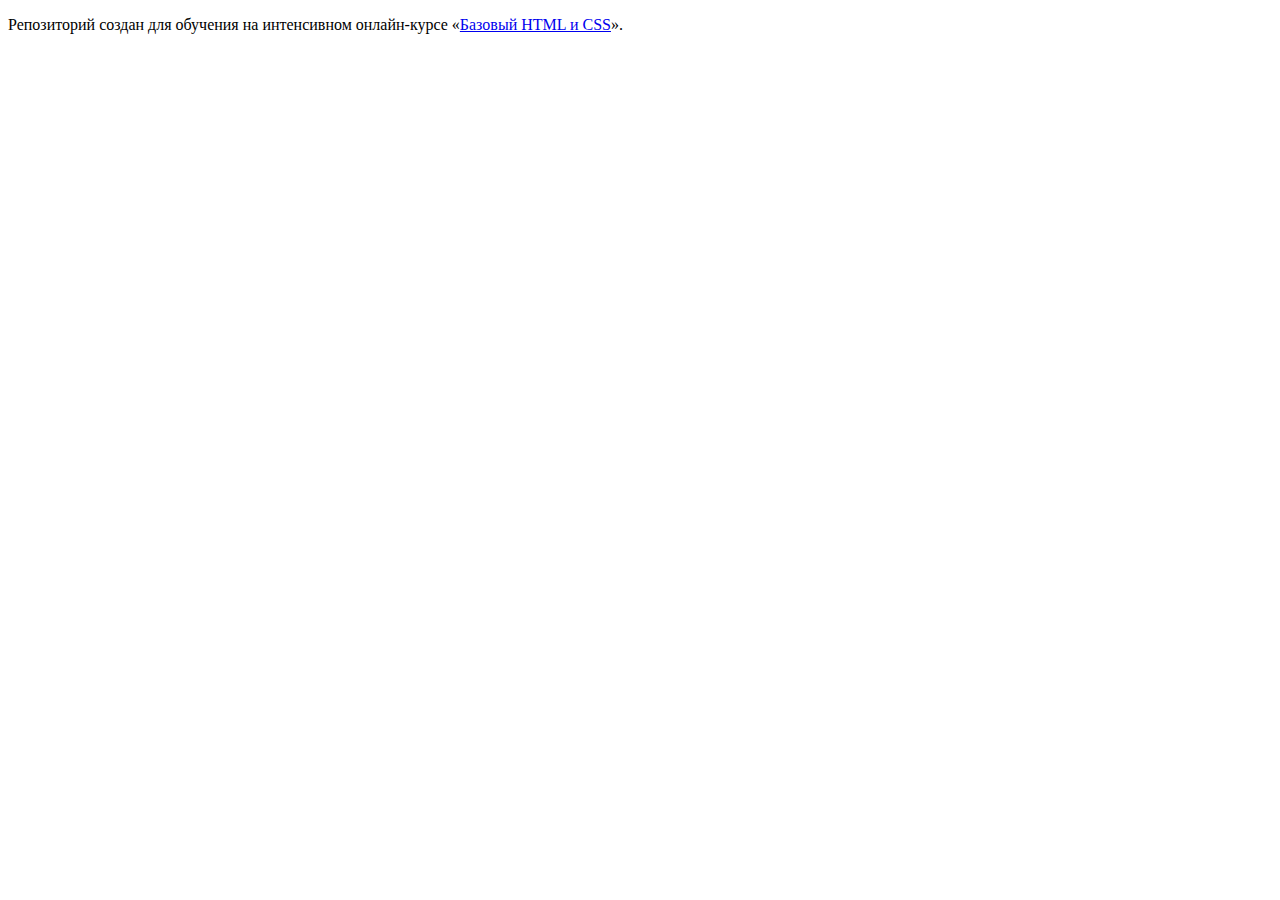
==== index.html @ eed559b5 ":hatching_chick:" ====
<!DOCTYPE html>
<html lang="ru">
  <head>
    <meta charset="utf-8">
    <title>HTML Academy: Глейси</title>
  </head>
  <body>

    <p>Репозиторий создан для обучения на интенсивном онлайн‑курсе «<a href="https://htmlacademy.ru/intensive/htmlcss">Базовый HTML и CSS</a>».</p>

  </body>
</html>
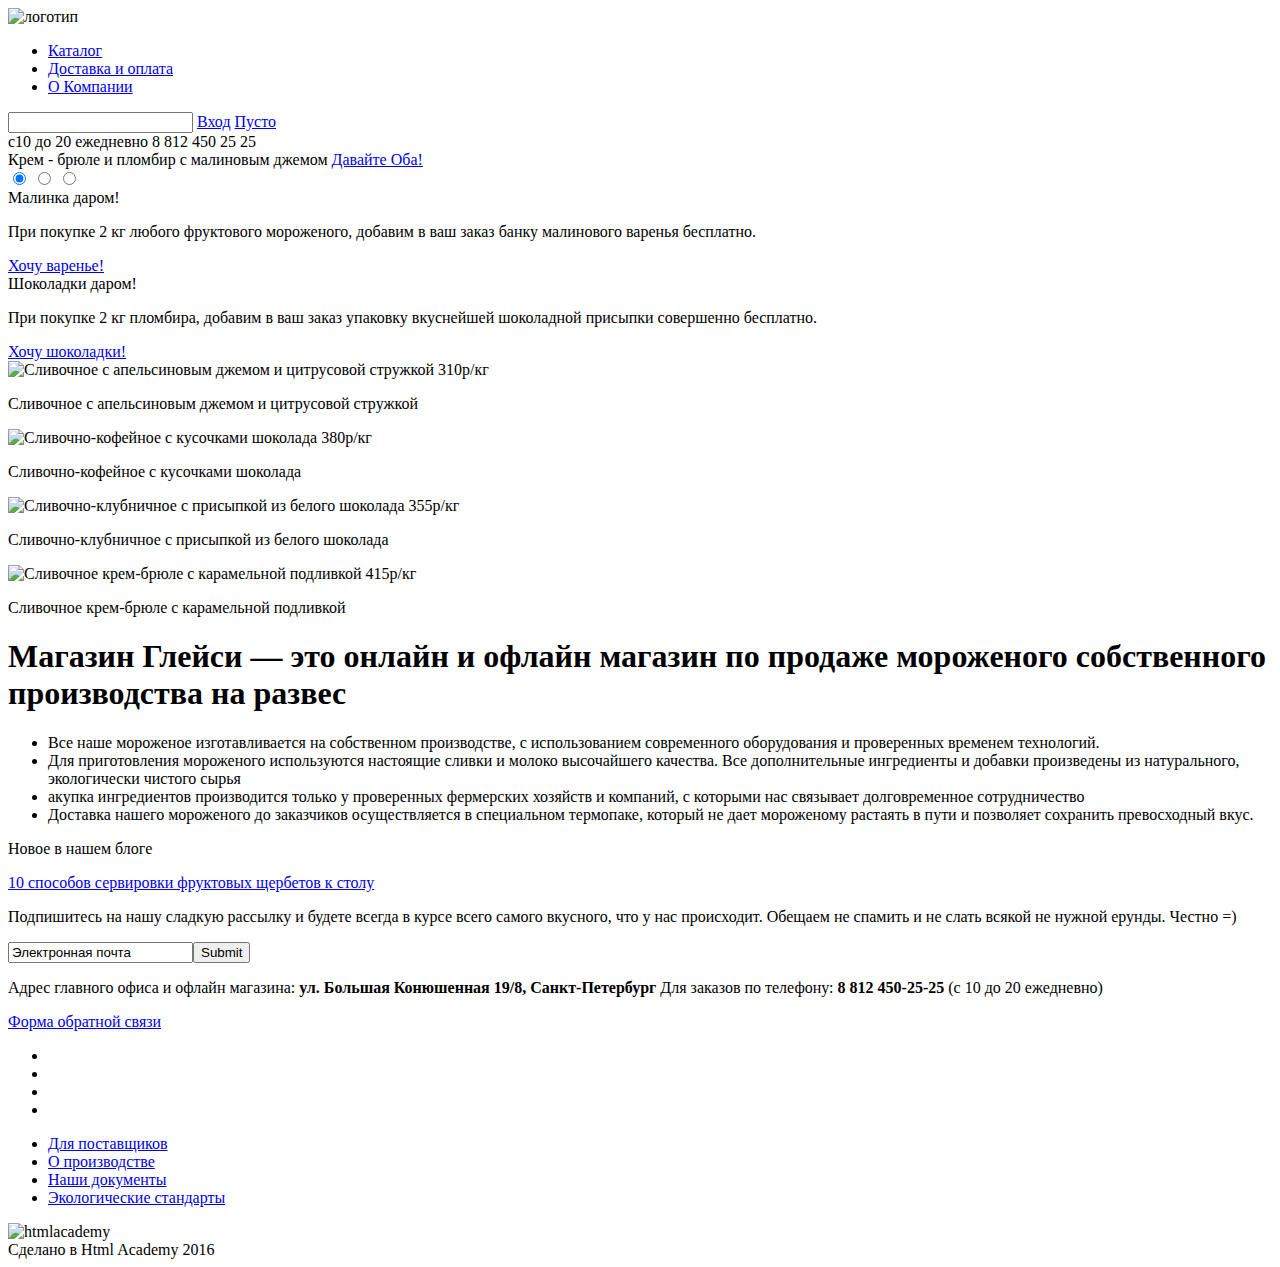
==== commit 18b44e44: "Сделал разметку" ====
--- a/index.html
+++ b/index.html
@@ -5,8 +5,156 @@
     <title>HTML Academy: Глейси</title>
   </head>
   <body>
-
-    <p>Репозиторий создан для обучения на интенсивном онлайн‑курсе «<a href="https://htmlacademy.ru/intensive/htmlcss">Базовый HTML и CSS</a>».</p>
-
+      <header>
+          <div class="wrapper">
+              <div class="header_logo">
+                  <img src="http://placehold.it/150x100" alt="логотип">
+              </div>
+              <nav>
+                  <ul>
+                      <li><a href="#">Каталог</a></li>
+                      <li><a href="#">Доставка и оплата</a></li>
+                      <li><a href="#">О Компании</a></li>
+                  </ul>
+              </nav>
+              <div class="Header_user_block">
+                  <input type="text" name="search">
+                  <a href="#" class="header_button">Вход</a>
+                  <a href="#" class="header_button">Пусто</a>
+              </div>
+              <div class="header_contact">
+                  <span class="headr_slider_time"> c10 до 20 ежедневно </span>
+                  <span class="headr_slider_phone"> 8 812 450 25 25</span>
+              </div>
+          </div>
+          <div class="header_slider">
+              
+              
+              <div class="header_slider_promo">
+                  Крем - брюле и пломбир
+                  с малиновым джемом
+                  <a href="#" class="header_slider_promo_button"> Давайте Оба!</a>
+              </div>
+              <input type="radio" name="slider_next" checked>
+              <input type="radio" name="slider_next" >
+              <input type="radio" name="slider_next" >
+          </div>
+      </header>
+      
+      <div class="content">
+          <div class="wrapper">
+              <div class="content_promo">
+                  <div class="content_promo left">
+                      <span> Малинка даром!</span>
+                      <p>
+                          При покупке 2 кг любого фруктового мороженого, добавим в ваш заказ банку малинового варенья бесплатно.
+                      </p>
+                      <a href="#" class="content_promo_button">Хочу варенье!</a>
+                  </div>
+                  
+                  <div class="content_promo right">
+                      <span> Шоколадки даром!</span>
+                      <p>
+                          При покупке 2 кг пломбира, добавим в ваш заказ упаковку вкуснейшей шоколадной присыпки совершенно бесплатно.
+                      </p>
+                      <a href="#" class="content_promo_button">Хочу шоколадки!</a>
+                  </div>  
+              </div>
+              <div class="content_catalog">
+                  <div class="content_catalog_product hit">
+                      <img src="http://placehold.it/150x100" alt="Сливочное с апельсиновым джемом и цитрусовой стружкой">
+                      <span>310р/кг</span>
+                      <p>
+                          Сливочное с апельсиновым джемом и цитрусовой стружкой
+                      </p>
+                  </div>
+                  
+                  <div class="content_catalog_product hit">
+                      <img src="http://placehold.it/150x100" alt="Сливочно-кофейное с кусочками шоколада">
+                      <span>380р/кг</span>
+                      <p>
+                         Сливочно-кофейное с кусочками шоколада
+                      </p>
+                  </div>
+                  
+                  <div class="content_catalog_product hit">
+                      <img src="http://placehold.it/150x100" alt="Сливочно-клубничное с присыпкой из белого шоколада">
+                      <span>355р/кг</span>
+                      <p>
+                         Сливочно-клубничное с присыпкой из белого шоколада
+                      </p>
+                  </div>
+                  
+                  <div class="content_catalog_product hit">
+                      <img src="http://placehold.it/150x100" alt=" Сливочное крем-брюле с карамельной подливкой">
+                      <span>415р/кг</span>
+                      <p>
+                          Сливочное крем-брюле с карамельной подливкой
+                      </p>
+                  </div>
+              </div> 
+              <div class="content_text">
+                  <h1> Магазин Глейси  — это онлайн и офлайн магазин по продаже мороженого собственного производства на развес</h1>
+                  <ul>
+                      <li>Все наше мороженое изготавливается на собственном производстве, с использованием современного оборудования и проверенных временем технологий.</li>
+                      <li> Для приготовления мороженого используются настоящие сливки и молоко высочайшего качества. Все дополнительные ингредиенты и добавки произведены из натурального, экологически чистого сырья</li>
+                      <li>акупка ингредиентов  производится только у проверенных фермерских хозяйств и компаний, с которыми нас связывает долговременное сотрудничество</li>
+                      <li>Доставка нашего мороженого до заказчиков осуществляется в специальном термопаке, который не дает мороженому растаять в пути и позволяет сохранить превосходный вкус.</li>
+                  </ul>
+              </div>
+              <div class="content_promo">
+                  <div class="content_promo left">
+                      <span class="promo_mod">Новое в нашем блоге</span>
+                      <p>
+                           <a href="#">10  способов сервировки фруктовых щербетов к столу</a>
+                      </p>
+                  </div>
+                  
+                  <div class="content_promo right">
+                      <p>
+                         Подпишитесь на нашу сладкую рассылку и будете всегда в курсе всего самого вкусного, что у нас происходит. Обещаем не спамить и не слать всякой не нужной ерунды. Честно =) 
+                      </p>
+                     <input type="text" value="Электронная почта"><input type="submit">
+                  </div>  
+              </div>
+          </div>
+      </div>
+      <div class="map_content">
+          <div class="wrapper">
+              <div class=" contact_form">
+                  <p>
+                      Адрес главного офиса и офлайн магазина:
+                      <b>ул. Большая Конюшенная 19/8, Санкт-Петербург </b>
+                      Для заказов по телефону:
+                      <b>8 812 450-25-25</b>
+                      (с 10 до 20 ежедневно)
+                  </p>
+                  <a href="#" class="contact_form_btn">Форма обратной связи</a>
+              </div>
+          </div>
+      </div>
+      <footer>
+          <div class="footer_socio">
+              <ul>
+                  <li> </li>
+                  <li> </li>
+                  <li> </li>
+                  <li> </li>
+              </ul>
+          </div>
+          <div class="footer_nav">
+              <ul>
+                  <li><a href="#">Для поставщиков</a></li>
+                  <li><a href="#">О производстве</a></li>
+                  <li><a href="#">Наши документы</a></li>
+                  <li><a href="#">Экологические стандарты</a></li>
+              </ul>
+          </div>
+          <div class="Writing">
+              <div class="footer_logo"><img src="http://placehold.it/150x100" alt="htmlacademy"></div>
+              <span>Сделано в Html Academy 2016</span>
+          </div>
+      </footer>
+      
   </body>
 </html>
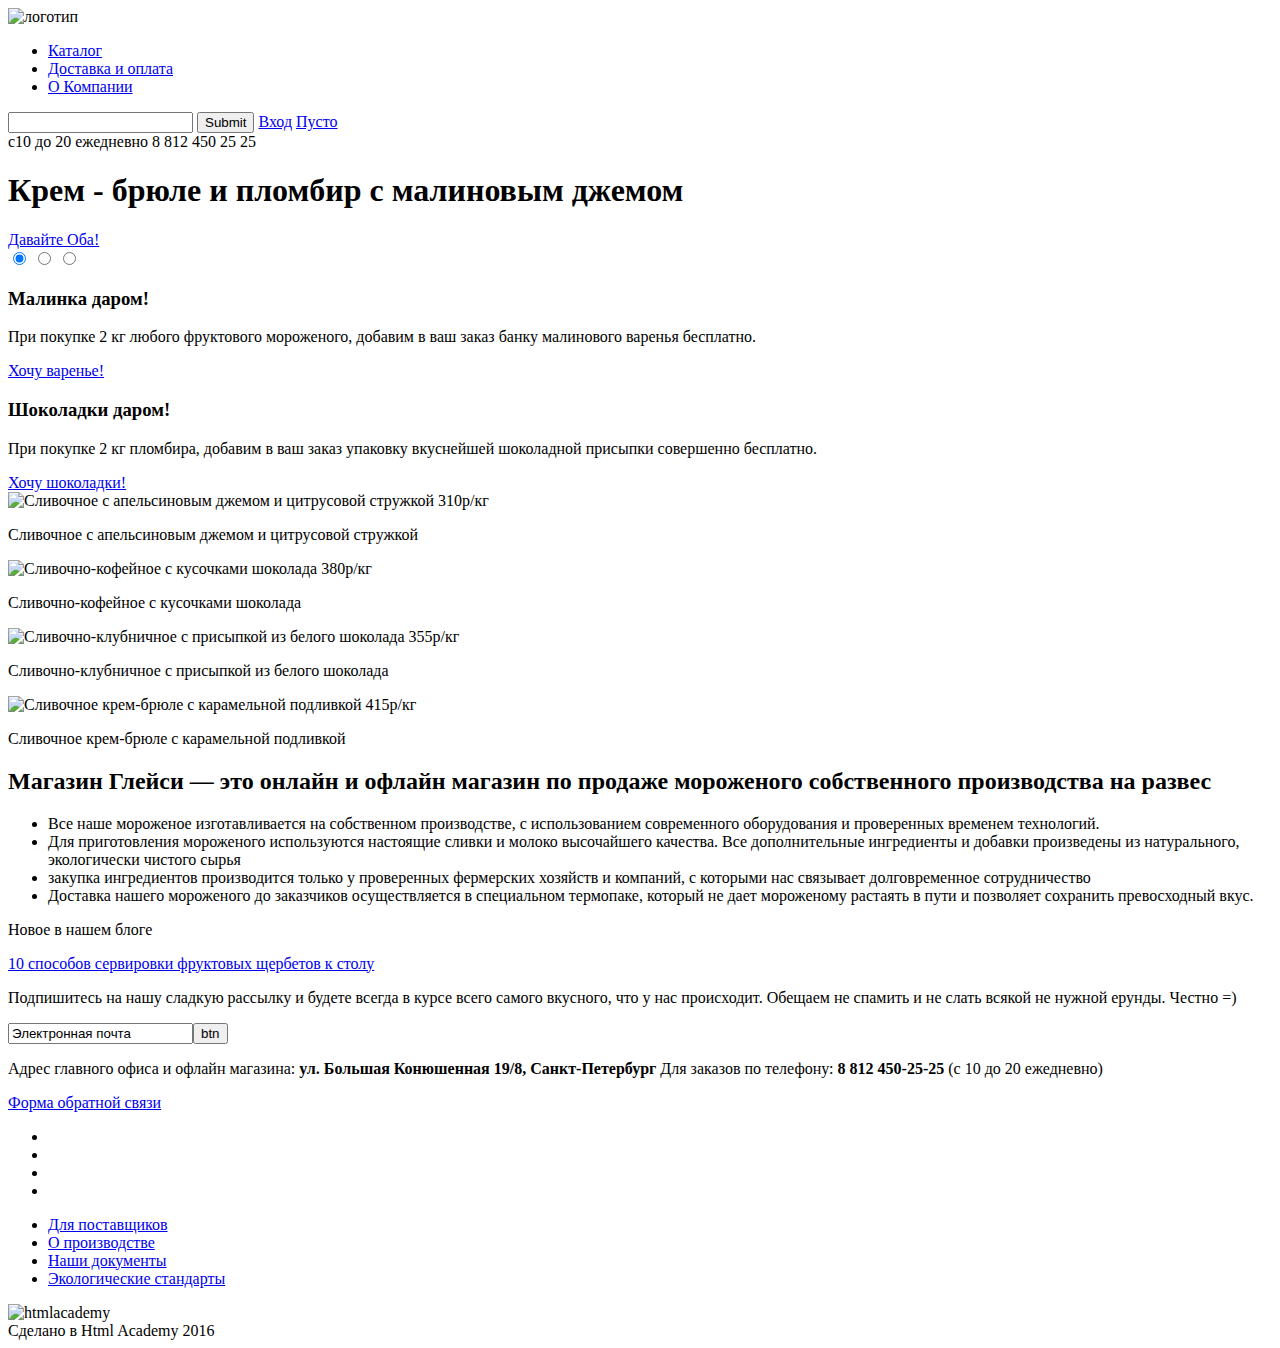
==== commit cf487f34: "мелкие правки" ====
--- a/index.html
+++ b/index.html
@@ -18,7 +18,8 @@
                   </ul>
               </nav>
               <div class="Header_user_block">
-                  <input type="text" name="search">
+                  <input type="search" name="search">
+                  <input type="submit">
                   <a href="#" class="header_button">Вход</a>
                   <a href="#" class="header_button">Пусто</a>
               </div>
@@ -31,8 +32,8 @@
               
               
               <div class="header_slider_promo">
-                  Крем - брюле и пломбир
-                  с малиновым джемом
+                  <h1>Крем - брюле и пломбир
+                  с малиновым джемом</h1>
                   <a href="#" class="header_slider_promo_button"> Давайте Оба!</a>
               </div>
               <input type="radio" name="slider_next" checked>
@@ -45,7 +46,7 @@
           <div class="wrapper">
               <div class="content_promo">
                   <div class="content_promo left">
-                      <span> Малинка даром!</span>
+                      <h3> Малинка даром!</h3>
                       <p>
                           При покупке 2 кг любого фруктового мороженого, добавим в ваш заказ банку малинового варенья бесплатно.
                       </p>
@@ -53,7 +54,7 @@
                   </div>
                   
                   <div class="content_promo right">
-                      <span> Шоколадки даром!</span>
+                      <h3> Шоколадки даром!</h3>
                       <p>
                           При покупке 2 кг пломбира, добавим в ваш заказ упаковку вкуснейшей шоколадной присыпки совершенно бесплатно.
                       </p>
@@ -94,17 +95,17 @@
                   </div>
               </div> 
               <div class="content_text">
-                  <h1> Магазин Глейси  — это онлайн и офлайн магазин по продаже мороженого собственного производства на развес</h1>
+                  <h2> Магазин Глейси  — это онлайн и офлайн магазин по продаже мороженого собственного производства на развес</h2>
                   <ul>
-                      <li>Все наше мороженое изготавливается на собственном производстве, с использованием современного оборудования и проверенных временем технологий.</li>
-                      <li> Для приготовления мороженого используются настоящие сливки и молоко высочайшего качества. Все дополнительные ингредиенты и добавки произведены из натурального, экологически чистого сырья</li>
-                      <li>акупка ингредиентов  производится только у проверенных фермерских хозяйств и компаний, с которыми нас связывает долговременное сотрудничество</li>
-                      <li>Доставка нашего мороженого до заказчиков осуществляется в специальном термопаке, который не дает мороженому растаять в пути и позволяет сохранить превосходный вкус.</li>
+                      <li class="icon_roduction">Все наше мороженое изготавливается на собственном производстве, с использованием современного оборудования и проверенных временем технологий.</li>
+                      <li class="icon_natural"> Для приготовления мороженого используются настоящие сливки и молоко высочайшего качества. Все дополнительные ингредиенты и добавки произведены из натурального, экологически чистого сырья</li>
+                      <li class="icon_purchase">закупка ингредиентов  производится только у проверенных фермерских хозяйств и компаний, с которыми нас связывает долговременное сотрудничество</li>
+                      <li class="icon_delivery">Доставка нашего мороженого до заказчиков осуществляется в специальном термопаке, который не дает мороженому растаять в пути и позволяет сохранить превосходный вкус.</li>
                   </ul>
               </div>
               <div class="content_promo">
                   <div class="content_promo left">
-                      <span class="promo_mod">Новое в нашем блоге</span>
+                      <div class="promo_mod">Новое в нашем блоге</div>
                       <p>
                            <a href="#">10  способов сервировки фруктовых щербетов к столу</a>
                       </p>
@@ -114,7 +115,7 @@
                       <p>
                          Подпишитесь на нашу сладкую рассылку и будете всегда в курсе всего самого вкусного, что у нас происходит. Обещаем не спамить и не слать всякой не нужной ерунды. Честно =) 
                       </p>
-                     <input type="text" value="Электронная почта"><input type="submit">
+                     <input type="email" value="Электронная почта"><input type="submit" value="btn">
                   </div>  
               </div>
           </div>
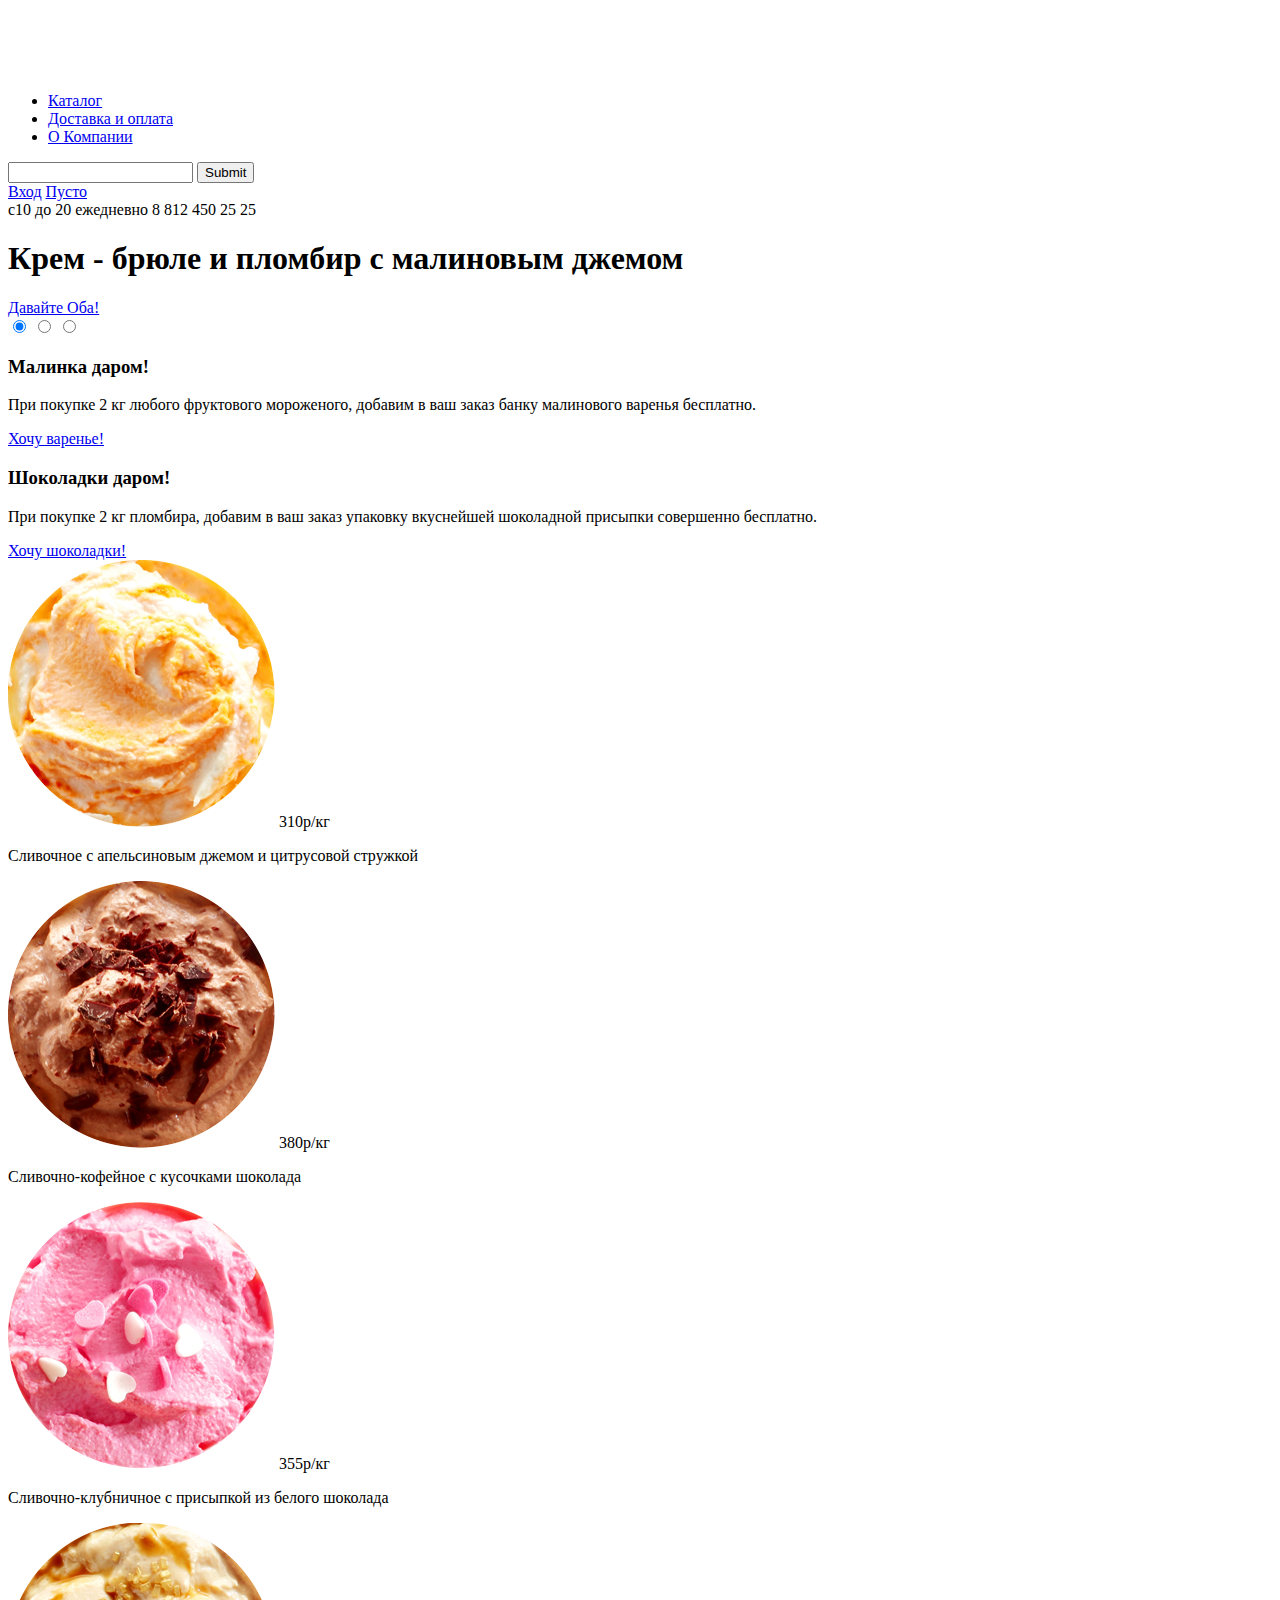
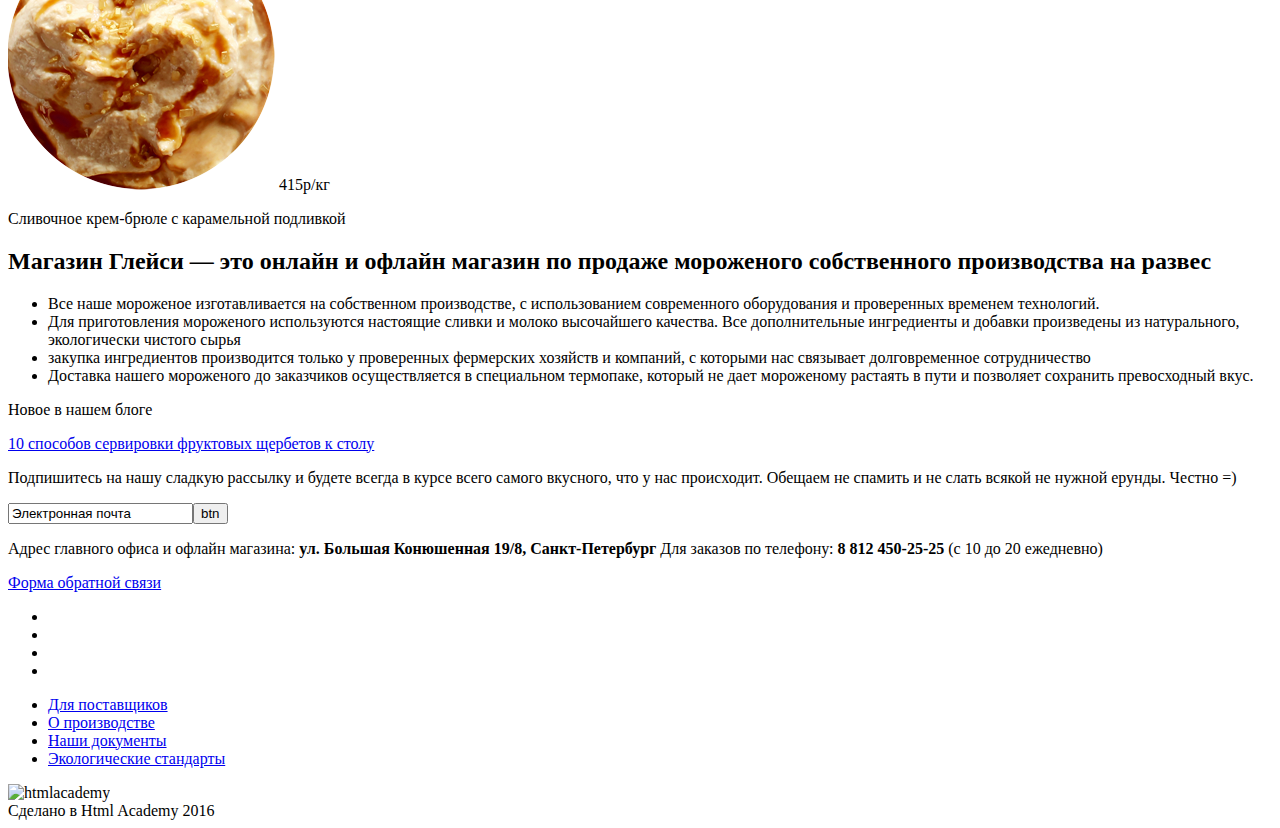
==== commit ab3ae7a1: "добавил изображения" ====
--- a/index.html
+++ b/index.html
@@ -8,7 +8,7 @@
       <header>
           <div class="wrapper">
               <div class="header_logo">
-                  <img src="http://placehold.it/150x100" alt="логотип">
+                  <img src="./img/logo.png" alt="логотип">
               </div>
               <nav>
                   <ul>
@@ -18,8 +18,10 @@
                   </ul>
               </nav>
               <div class="Header_user_block">
+                  <form>
                   <input type="search" name="search">
                   <input type="submit">
+                  </form>
                   <a href="#" class="header_button">Вход</a>
                   <a href="#" class="header_button">Пусто</a>
               </div>
@@ -63,7 +65,7 @@
               </div>
               <div class="content_catalog">
                   <div class="content_catalog_product hit">
-                      <img src="http://placehold.it/150x100" alt="Сливочное с апельсиновым джемом и цитрусовой стружкой">
+                      <img src="./img/tovar1.png" alt="Сливочное с апельсиновым джемом и цитрусовой стружкой">
                       <span>310р/кг</span>
                       <p>
                           Сливочное с апельсиновым джемом и цитрусовой стружкой
@@ -71,7 +73,7 @@
                   </div>
                   
                   <div class="content_catalog_product hit">
-                      <img src="http://placehold.it/150x100" alt="Сливочно-кофейное с кусочками шоколада">
+                      <img src="./img/tovar2.png" alt="Сливочно-кофейное с кусочками шоколада">
                       <span>380р/кг</span>
                       <p>
                          Сливочно-кофейное с кусочками шоколада
@@ -79,7 +81,7 @@
                   </div>
                   
                   <div class="content_catalog_product hit">
-                      <img src="http://placehold.it/150x100" alt="Сливочно-клубничное с присыпкой из белого шоколада">
+                      <img src="./img/tovar3.png" alt="Сливочно-клубничное с присыпкой из белого шоколада">
                       <span>355р/кг</span>
                       <p>
                          Сливочно-клубничное с присыпкой из белого шоколада
@@ -87,7 +89,7 @@
                   </div>
                   
                   <div class="content_catalog_product hit">
-                      <img src="http://placehold.it/150x100" alt=" Сливочное крем-брюле с карамельной подливкой">
+                      <img src="./img/tovar4.png" alt=" Сливочное крем-брюле с карамельной подливкой">
                       <span>415р/кг</span>
                       <p>
                           Сливочное крем-брюле с карамельной подливкой
@@ -115,7 +117,9 @@
                       <p>
                          Подпишитесь на нашу сладкую рассылку и будете всегда в курсе всего самого вкусного, что у нас происходит. Обещаем не спамить и не слать всякой не нужной ерунды. Честно =) 
                       </p>
+                      <form>
                      <input type="email" value="Электронная почта"><input type="submit" value="btn">
+                     </form>
                   </div>  
               </div>
           </div>
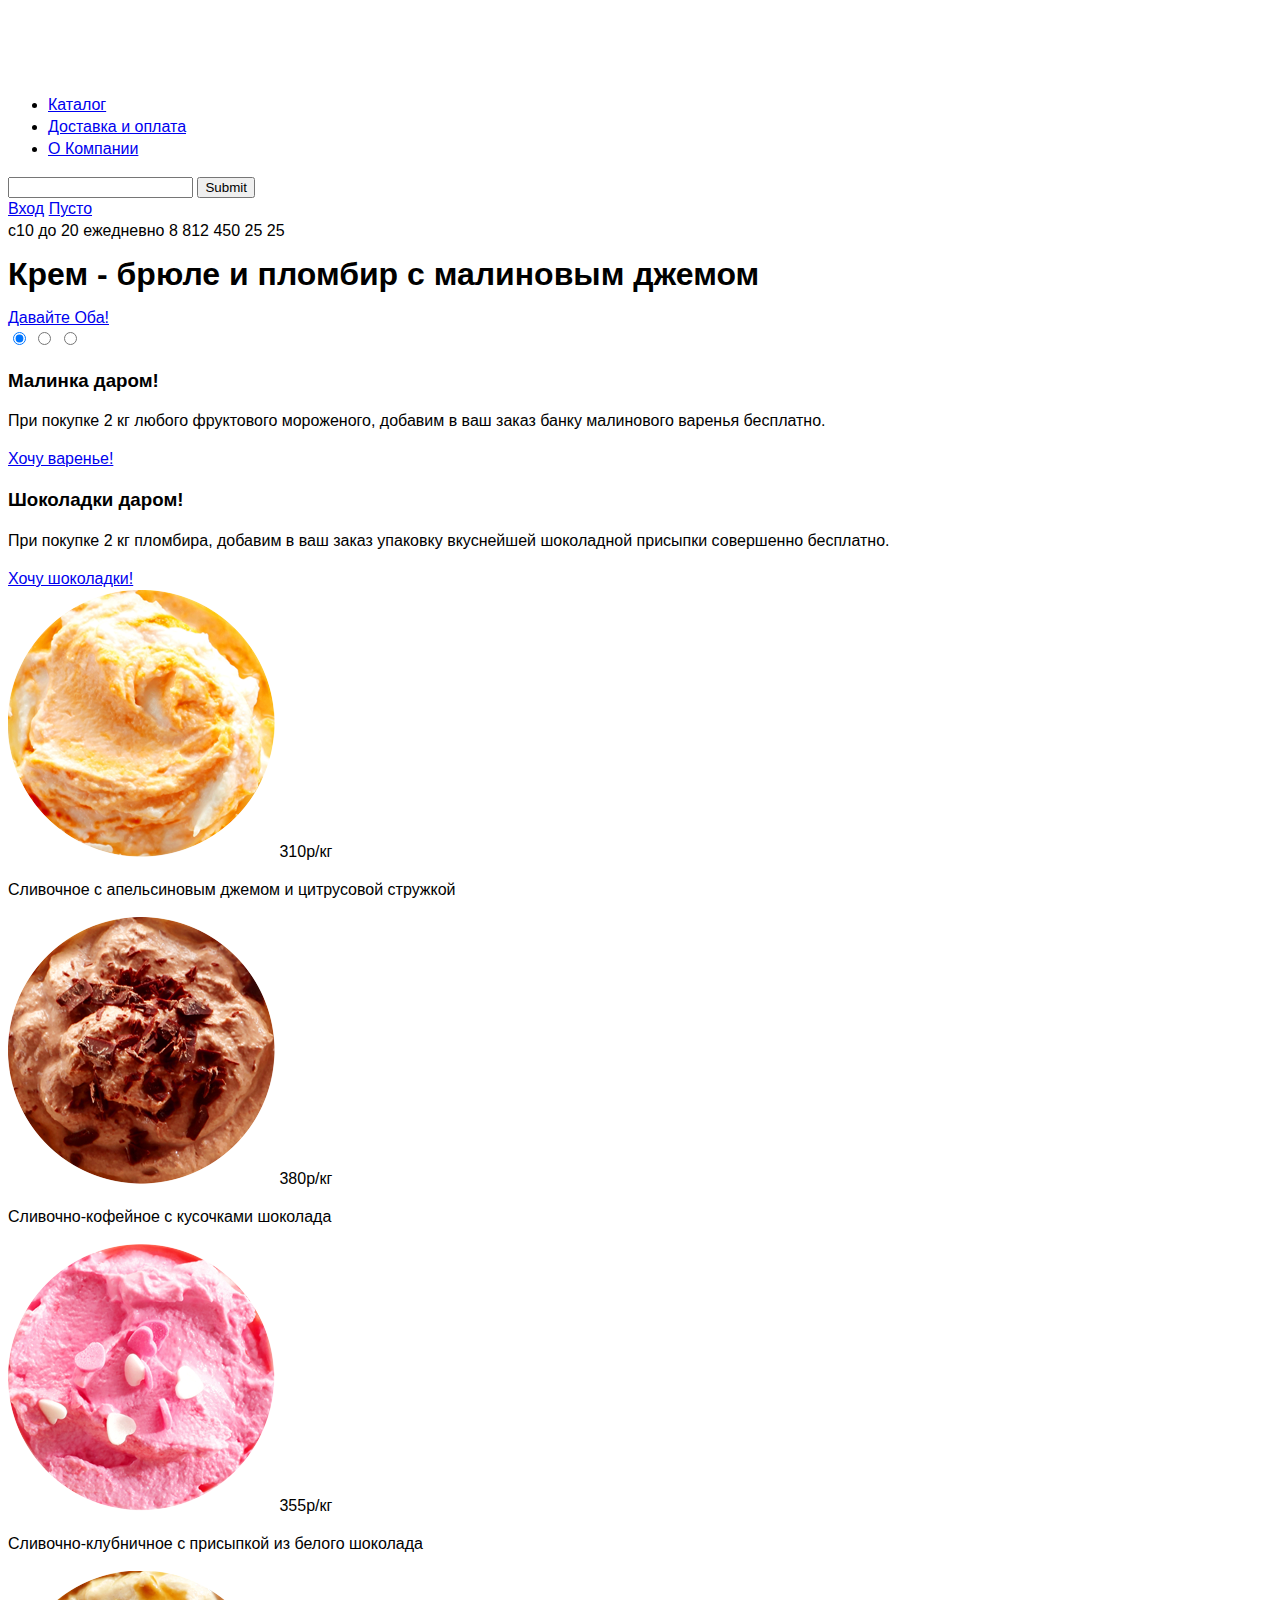
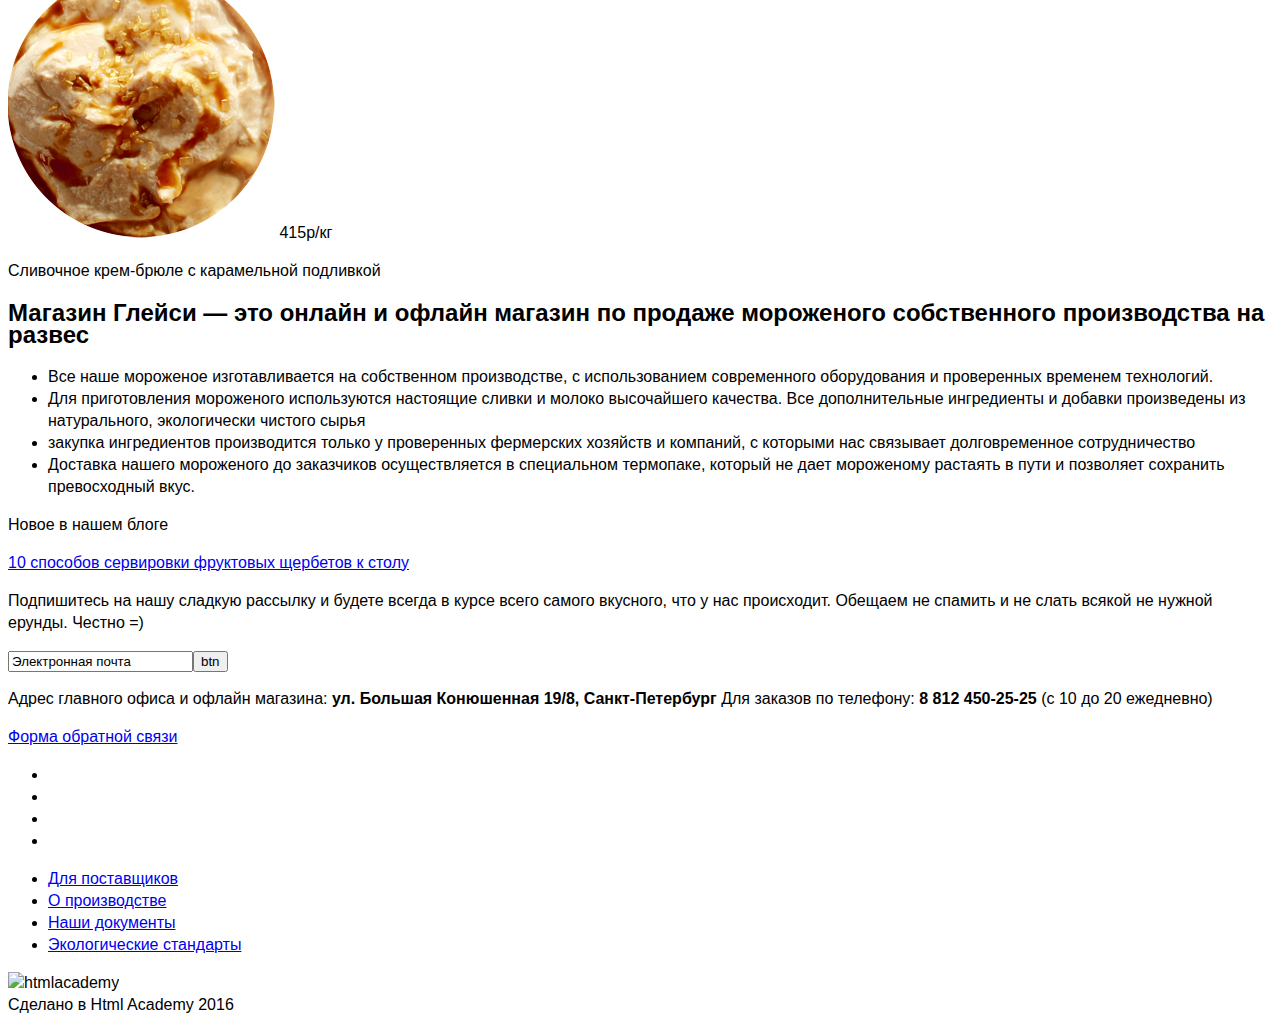
==== commit fb4fd430: "стили" ====
--- a/index.html
+++ b/index.html
@@ -3,6 +3,7 @@
   <head>
     <meta charset="utf-8">
     <title>HTML Academy: Глейси</title>
+    <link rel="stylesheet" type="text/css" href="./css/style.css"> 
   </head>
   <body>
       <header>
--- a/css/style.css
+++ b/css/style.css
@@ -0,0 +1,11 @@
+body{
+    font-size: 16px;
+    line-height: 22px;
+    color:black;
+    font-weight:normal;
+    font-family: sans-serif;
+}
+
+h1, h2{
+    font-weight: bold;
+}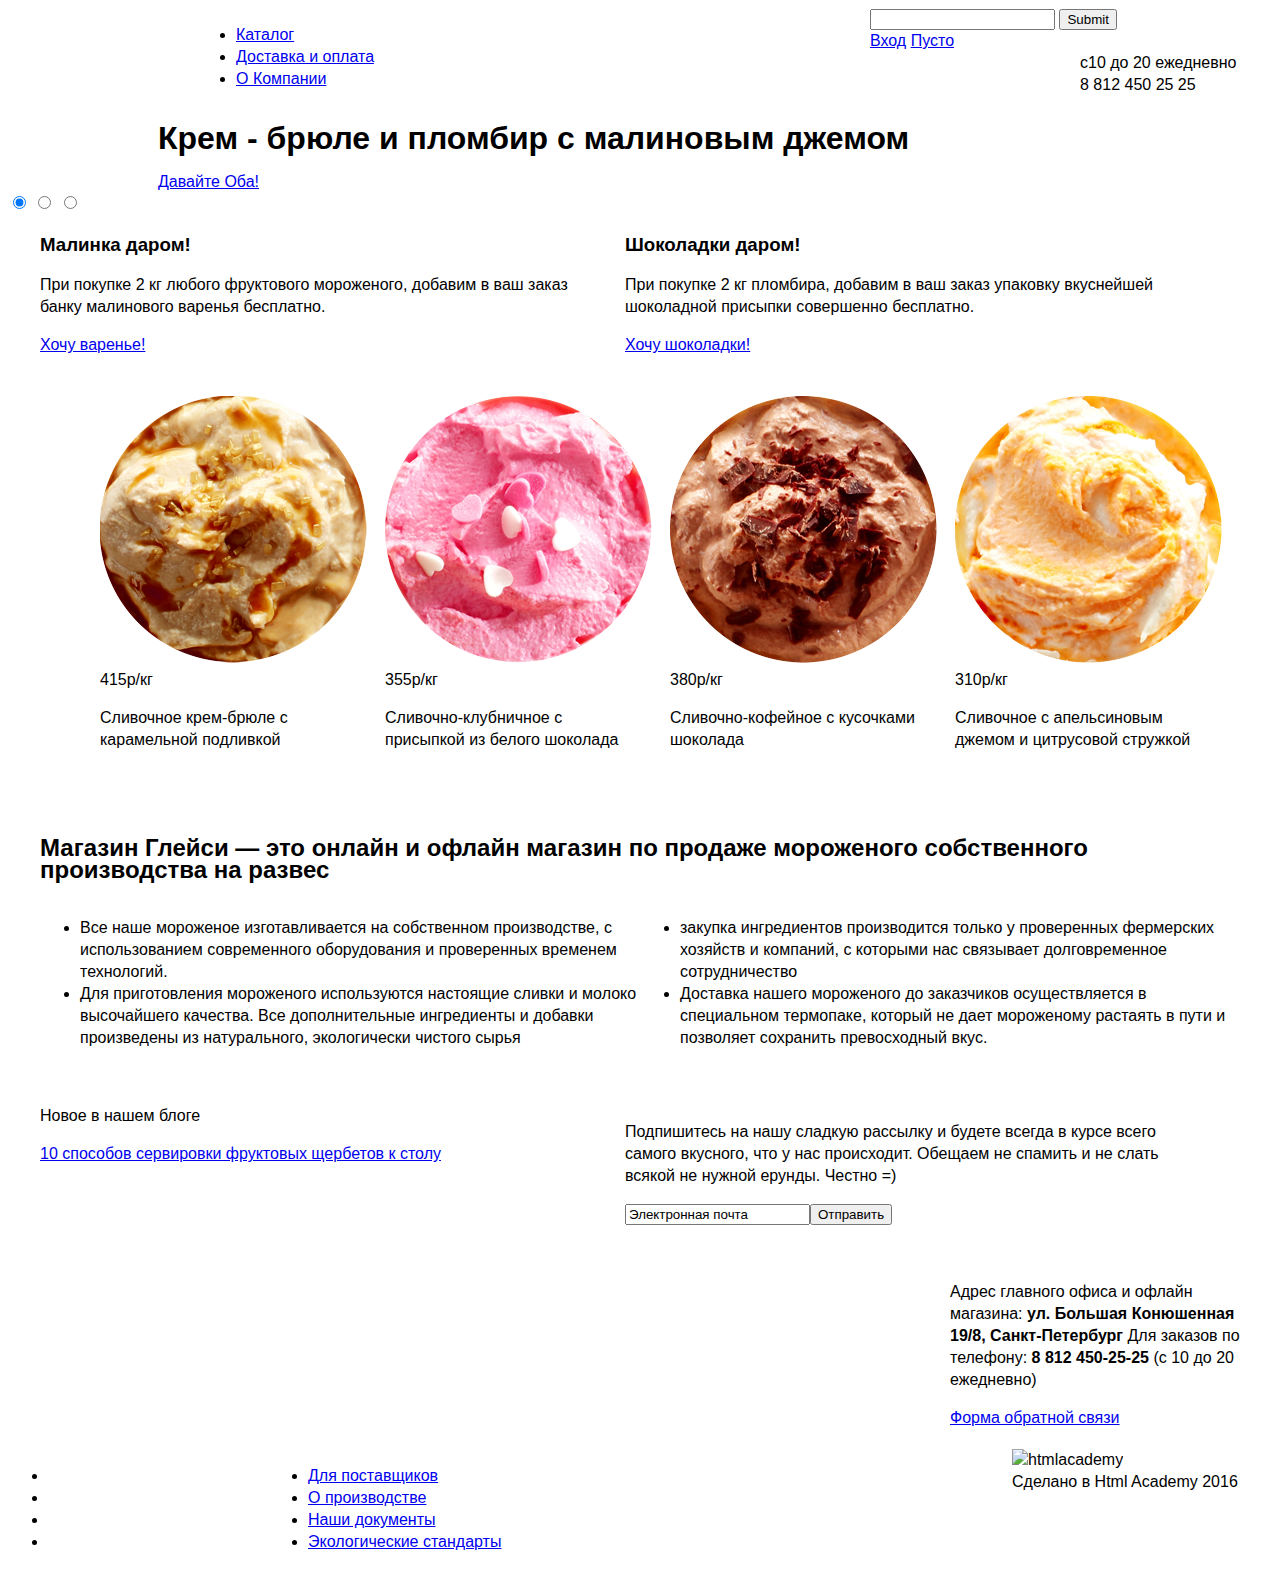
==== commit 16641900: "Разметка сетки" ====
--- a/index.html
+++ b/index.html
@@ -7,7 +7,7 @@
   </head>
   <body>
       <header>
-          <div class="wrapper">
+          <div class="wrapper clearfix">
               <div class="header_logo">
                   <img src="./img/logo.png" alt="логотип">
               </div>
@@ -18,7 +18,7 @@
                       <li><a href="#">О Компании</a></li>
                   </ul>
               </nav>
-              <div class="Header_user_block">
+              <div class="header_user_block clearfix">
                   <form>
                   <input type="search" name="search">
                   <input type="submit">
@@ -31,7 +31,7 @@
                   <span class="headr_slider_phone"> 8 812 450 25 25</span>
               </div>
           </div>
-          <div class="header_slider">
+          <div class="header_slider clearfix">
               
               
               <div class="header_slider_promo">
@@ -45,9 +45,9 @@
           </div>
       </header>
       
-      <div class="content">
+      <div class="content clearfix">
           <div class="wrapper">
-              <div class="content_promo">
+              <div class="content_promo_wrapper clearfix">
                   <div class="content_promo left">
                       <h3> Малинка даром!</h3>
                       <p>
@@ -64,7 +64,7 @@
                       <a href="#" class="content_promo_button">Хочу шоколадки!</a>
                   </div>  
               </div>
-              <div class="content_catalog">
+              <div class="content_catalog clearfix">
                   <div class="content_catalog_product hit">
                       <img src="./img/tovar1.png" alt="Сливочное с апельсиновым джемом и цитрусовой стружкой">
                       <span>310р/кг</span>
@@ -97,16 +97,18 @@
                       </p>
                   </div>
               </div> 
-              <div class="content_text">
+              <div class="content_text clearfix">
                   <h2> Магазин Глейси  — это онлайн и офлайн магазин по продаже мороженого собственного производства на развес</h2>
                   <ul>
                       <li class="icon_roduction">Все наше мороженое изготавливается на собственном производстве, с использованием современного оборудования и проверенных временем технологий.</li>
                       <li class="icon_natural"> Для приготовления мороженого используются настоящие сливки и молоко высочайшего качества. Все дополнительные ингредиенты и добавки произведены из натурального, экологически чистого сырья</li>
+                  </ul>
+                  <ul>
                       <li class="icon_purchase">закупка ингредиентов  производится только у проверенных фермерских хозяйств и компаний, с которыми нас связывает долговременное сотрудничество</li>
                       <li class="icon_delivery">Доставка нашего мороженого до заказчиков осуществляется в специальном термопаке, который не дает мороженому растаять в пути и позволяет сохранить превосходный вкус.</li>
                   </ul>
               </div>
-              <div class="content_promo">
+              <div class="content_promo_wrapper clearfix">
                   <div class="content_promo left">
                       <div class="promo_mod">Новое в нашем блоге</div>
                       <p>
@@ -119,13 +121,13 @@
                          Подпишитесь на нашу сладкую рассылку и будете всегда в курсе всего самого вкусного, что у нас происходит. Обещаем не спамить и не слать всякой не нужной ерунды. Честно =) 
                       </p>
                       <form>
-                     <input type="email" value="Электронная почта"><input type="submit" value="btn">
+                     <input type="email" value="Электронная почта"><input type="submit" value="Отправить">
                      </form>
                   </div>  
               </div>
           </div>
       </div>
-      <div class="map_content">
+      <div class="map_content clearfix">
           <div class="wrapper">
               <div class=" contact_form">
                   <p>
@@ -139,7 +141,7 @@
               </div>
           </div>
       </div>
-      <footer>
+      <footer class="clearfix">
           <div class="footer_socio">
               <ul>
                   <li> </li>
@@ -156,7 +158,7 @@
                   <li><a href="#">Экологические стандарты</a></li>
               </ul>
           </div>
-          <div class="Writing">
+          <div class="writing">
               <div class="footer_logo"><img src="http://placehold.it/150x100" alt="htmlacademy"></div>
               <span>Сделано в Html Academy 2016</span>
           </div>
--- a/css/style.css
+++ b/css/style.css
@@ -8,4 +8,100 @@
 
 h1, h2{
     font-weight: bold;
+}
+
+
+.wrapper{
+    max-width: 1200px;
+    margin:0 auto;
+}
+
+.clearfix:after{
+    content: "";
+    display: table;
+    clear: both;
+}
+.header_logo{
+    float: left;
+    width: 156px;
+    
+}
+
+nav{
+    width:670px;
+    float: left;
+}
+.header_user_block{
+    float: right;
+    width: 370px;
+}
+
+
+.header_contact{
+    width:160px;
+    float:right;
+}
+.header_slider{
+    width: 1200px;
+}
+
+.header_slider_promo{
+    width: 900px;
+    margin: 0 auto;
+}
+
+.breadcrumbs{
+    width: 1200px;
+    float: left;
+}
+
+.filter_content{
+    width: 850px;
+}
+.content_promo{
+    float:left;
+    width: 560px;
+    margin-bottom: 40px;
+    margin-right: 25px;
+    
+}
+
+.content_catalog_product{
+    width: 260px;
+    float: right;
+    margin-right:25px;
+    margin-bottom: 50px;
+}
+
+.content_text ul{
+    width: 560px;
+    float: left;
+}
+
+.content_text{
+    margin-bottom: 40px;
+}
+
+.contact_form{
+    width:290px;
+    float: right;
+}
+
+footer{
+    margin-top:20px;
+}
+.footer_socio{
+    width: 260px;
+    float: left;
+}
+
+.footer_nav{
+    width:560;
+    float:left;
+    
+}
+
+.writing{
+    width:260px;
+    float: right;
 }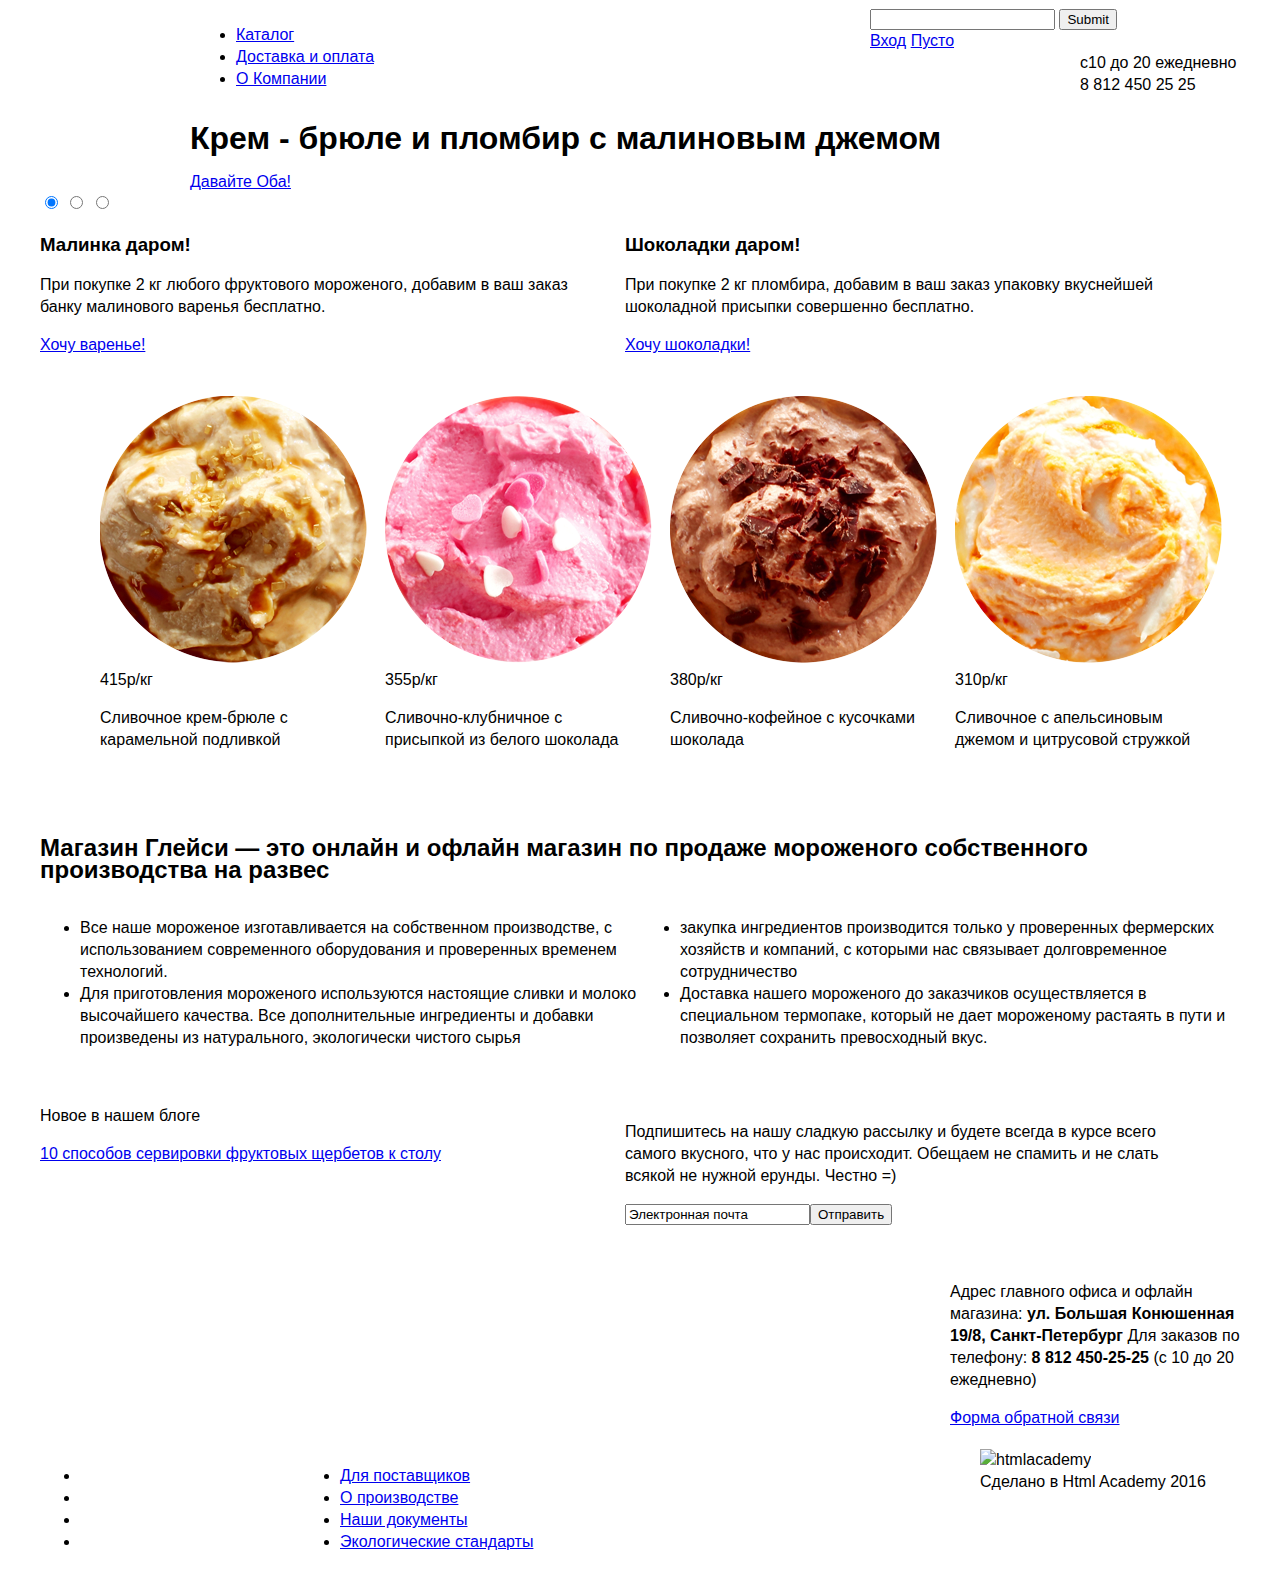
==== commit 1c1e7345: "мелкие правки" ====
--- a/index.html
+++ b/index.html
@@ -142,25 +142,27 @@
           </div>
       </div>
       <footer class="clearfix">
-          <div class="footer_socio">
-              <ul>
-                  <li> </li>
-                  <li> </li>
-                  <li> </li>
-                  <li> </li>
-              </ul>
-          </div>
-          <div class="footer_nav">
-              <ul>
-                  <li><a href="#">Для поставщиков</a></li>
-                  <li><a href="#">О производстве</a></li>
-                  <li><a href="#">Наши документы</a></li>
-                  <li><a href="#">Экологические стандарты</a></li>
-              </ul>
-          </div>
-          <div class="writing">
-              <div class="footer_logo"><img src="http://placehold.it/150x100" alt="htmlacademy"></div>
-              <span>Сделано в Html Academy 2016</span>
+         <div class="wrapper">
+              <div class="footer_socio">
+                  <ul>
+                      <li> </li>
+                      <li> </li>
+                      <li> </li>
+                      <li> </li>
+                  </ul>
+              </div>
+              <div class="footer_nav">
+                  <ul>
+                      <li><a href="#">Для поставщиков</a></li>
+                      <li><a href="#">О производстве</a></li>
+                      <li><a href="#">Наши документы</a></li>
+                      <li><a href="#">Экологические стандарты</a></li>
+                  </ul>
+              </div>
+              <div class="writing">
+                  <div class="footer_logo"><img src="http://placehold.it/150x100" alt="htmlacademy"></div>
+                  <span>Сделано в Html Academy 2016</span>
+              </div>
           </div>
       </footer>
       
--- a/css/style.css
+++ b/css/style.css
@@ -12,7 +12,8 @@
 
 
 .wrapper{
-    max-width: 1200px;
+    width: 1200px;
+    min-width: 1200px;
     margin:0 auto;
 }
 
@@ -42,7 +43,9 @@
     float:right;
 }
 .header_slider{
-    width: 1200px;
+    max-width: 1200px;
+    min-width: 1200px;
+    margin:0 auto;
 }
 
 .header_slider_promo{
@@ -66,6 +69,11 @@
     
 }
 
+
+.content_catalog {
+    max-width: 1200px;
+    
+}
 .content_catalog_product{
     width: 260px;
     float: right;
@@ -73,6 +81,9 @@
     margin-bottom: 50px;
 }
 
+.content_catalog_product:last-child{
+    margin-left:0px;
+}
 .content_text ul{
     width: 560px;
     float: left;
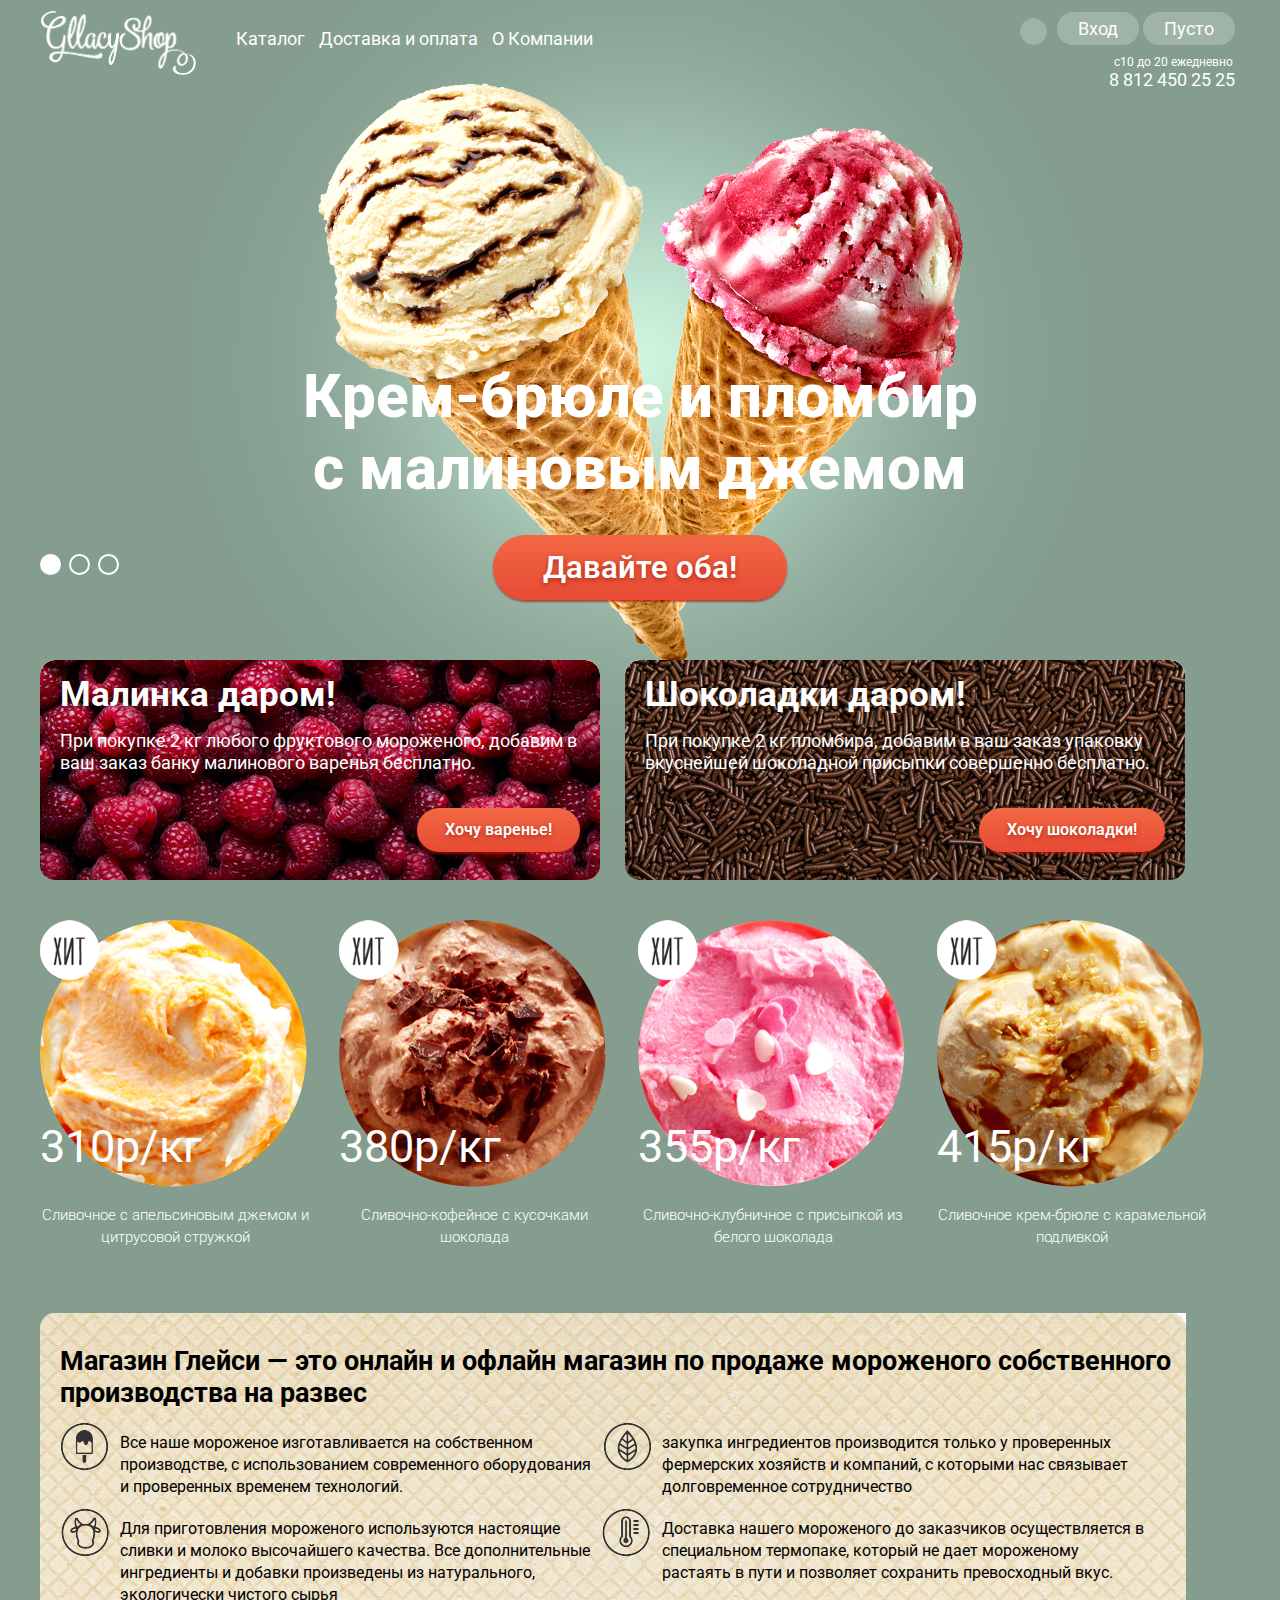
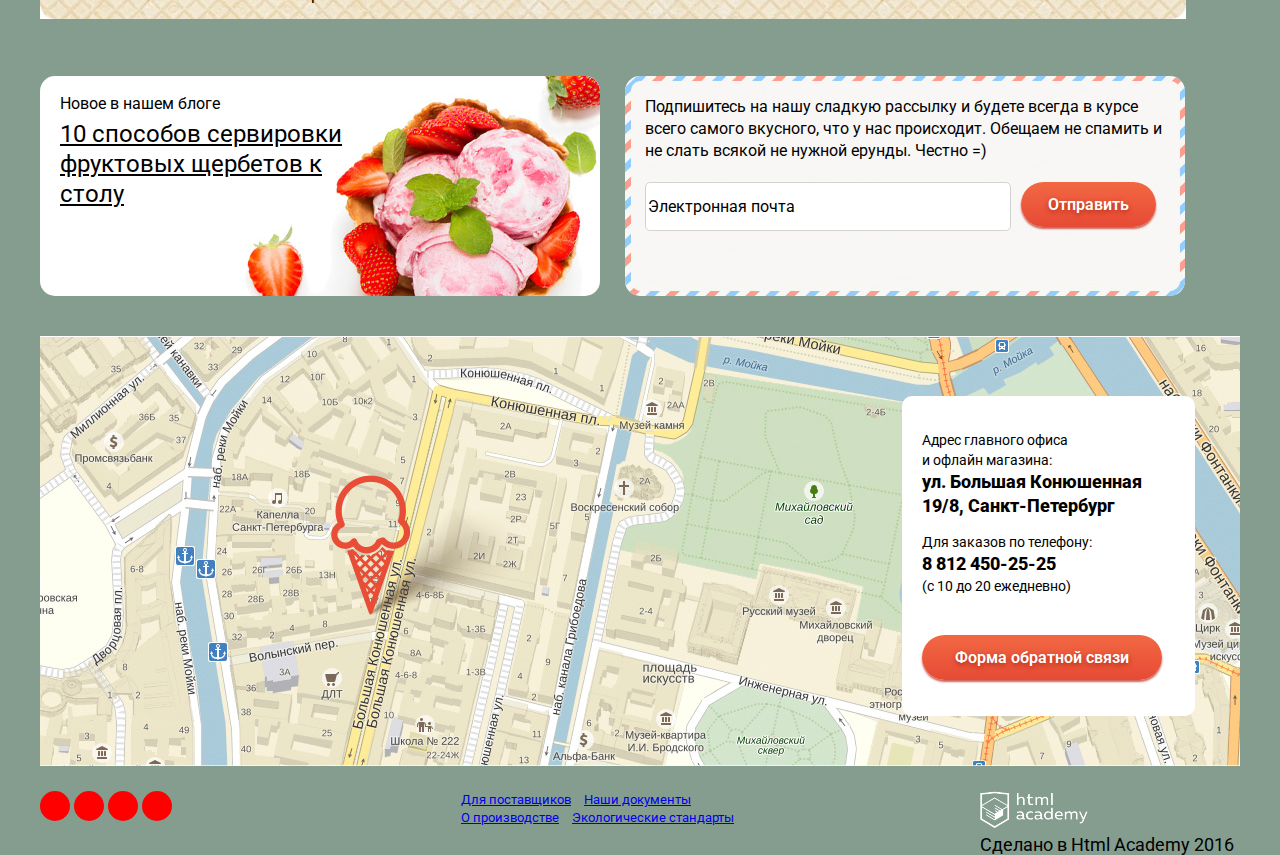
==== commit ee9664a8: "Разметка декоративных элементов" ====
--- a/index.html
+++ b/index.html
@@ -3,26 +3,34 @@
   <head>
     <meta charset="utf-8">
     <title>HTML Academy: Глейси</title>
-    <link rel="stylesheet" type="text/css" href="./css/style.css"> 
+    <link rel="stylesheet" type="text/css" href="./css/normalize.css">
+    <link rel="stylesheet" type="text/css" href="./css/style.css">
+    <link href="https://fonts.googleapis.com/css?family=Roboto:700,900,500&subset=latin,cyrillic" rel="stylesheet" type="text/css"> 
   </head>
-  <body>
+<body>
+<input type="radio" id="btn-1" name="toggle" checked>
+<input type="radio" id="btn-2" name="toggle">
+<input type="radio" id="btn-3" name="toggle">
+<div class="site-wrapper">
+    <div class="content-wrapper">
       <header>
           <div class="wrapper clearfix">
-              <div class="header_logo">
-                  <img src="./img/logo.png" alt="логотип">
-              </div>
-              <nav>
+                  <img class="header_logo" src="./img/logo.png" alt="логотип">
+              <nav class="header_nav">
                   <ul>
-                      <li><a href="#">Каталог</a></li>
+                      <li><a href="catalog.html">Каталог</a></li>
                       <li><a href="#">Доставка и оплата</a></li>
                       <li><a href="#">О Компании</a></li>
                   </ul>
               </nav>
               <div class="header_user_block clearfix">
-                  <form>
+                 <a class="btn_mod_search">
+                 </a>  
+                  <form  class="search" action="" method="get">
                   <input type="search" name="search">
                   <input type="submit">
                   </form>
+                 
                   <a href="#" class="header_button">Вход</a>
                   <a href="#" class="header_button">Пусто</a>
               </div>
@@ -31,37 +39,44 @@
                   <span class="headr_slider_phone"> 8 812 450 25 25</span>
               </div>
           </div>
-          <div class="header_slider clearfix">
-              
-              
-              <div class="header_slider_promo">
-                  <h1>Крем - брюле и пломбир
-                  с малиновым джемом</h1>
-                  <a href="#" class="header_slider_promo_button"> Давайте Оба!</a>
+              <div class="slider">
+                  <div class="slide" id="slide1">
+                    <div class="slide-title">Крем-брюле и пломбир с малиновым джемом</div>
+                    <a class="slide-btn" href="#">Давайте оба!</a>
+                  </div>
+                  <div class="slide" id="slide2">
+                    <div class="slide-title">Шоколадный пломбир и лимонный сорбет</div>
+                    <a class="slide-btn" href="#">Давайте оба!</a>
+                  </div>
+                  <div class="slide" id="slide3">
+                    <div class="slide-title">Пломбир с помадкой и клубничный щербет</div>
+                    <a class="slide-btn" href="#">Давайте оба!</a>
+                  </div>
+                  <div class="slider-controls">
+                    <label for="btn-1"></label>
+                    <label for="btn-2"></label>
+                    <label for="btn-3"></label>
+                  </div>
               </div>
-              <input type="radio" name="slider_next" checked>
-              <input type="radio" name="slider_next" >
-              <input type="radio" name="slider_next" >
-          </div>
       </header>
       
-      <div class="content clearfix">
+      <div class="content">
           <div class="wrapper">
               <div class="content_promo_wrapper clearfix">
-                  <div class="content_promo left">
+                  <div class="content_promo img_left">
                       <h3> Малинка даром!</h3>
                       <p>
                           При покупке 2 кг любого фруктового мороженого, добавим в ваш заказ банку малинового варенья бесплатно.
                       </p>
-                      <a href="#" class="content_promo_button">Хочу варенье!</a>
+                      <a href="#" class=" btn btn_promo_mod">Хочу варенье!</a>
                   </div>
                   
-                  <div class="content_promo right">
+                  <div class="content_promo img_right">
                       <h3> Шоколадки даром!</h3>
                       <p>
                           При покупке 2 кг пломбира, добавим в ваш заказ упаковку вкуснейшей шоколадной присыпки совершенно бесплатно.
                       </p>
-                      <a href="#" class="content_promo_button">Хочу шоколадки!</a>
+                      <a href="#" class=" btn btn_promo_mod">Хочу шоколадки!</a>
                   </div>  
               </div>
               <div class="content_catalog clearfix">
@@ -97,74 +112,84 @@
                       </p>
                   </div>
               </div> 
-              <div class="content_text clearfix">
+              <div class="content_text">
                   <h2> Магазин Глейси  — это онлайн и офлайн магазин по продаже мороженого собственного производства на развес</h2>
-                  <ul>
+                  <ul class="icon clearfix">
                       <li class="icon_roduction">Все наше мороженое изготавливается на собственном производстве, с использованием современного оборудования и проверенных временем технологий.</li>
-                      <li class="icon_natural"> Для приготовления мороженого используются настоящие сливки и молоко высочайшего качества. Все дополнительные ингредиенты и добавки произведены из натурального, экологически чистого сырья</li>
-                  </ul>
-                  <ul>
-                      <li class="icon_purchase">закупка ингредиентов  производится только у проверенных фермерских хозяйств и компаний, с которыми нас связывает долговременное сотрудничество</li>
+                      <li class="icon_natural">закупка ингредиентов  производится только у проверенных фермерских хозяйств и компаний, с которыми нас связывает долговременное сотрудничество</li>
+                      <li class="icon_purchase"> Для приготовления мороженого используются настоящие сливки и молоко высочайшего качества. Все дополнительные ингредиенты и добавки произведены из натурального, экологически чистого сырья</li>
                       <li class="icon_delivery">Доставка нашего мороженого до заказчиков осуществляется в специальном термопаке, который не дает мороженому растаять в пути и позволяет сохранить превосходный вкус.</li>
                   </ul>
               </div>
               <div class="content_promo_wrapper clearfix">
                   <div class="content_promo left">
-                      <div class="promo_mod">Новое в нашем блоге</div>
-                      <p>
-                           <a href="#">10  способов сервировки фруктовых щербетов к столу</a>
-                      </p>
+                     <div class="content_promo_text">
+                          <a href="#" class="promo_mod">Новое в нашем блоге</a>
+                          <p>
+                               <a href="#">10  способов сервировки фруктовых щербетов к столу</a>
+                          </p>
+                      </div>
                   </div>
                   
                   <div class="content_promo right">
-                      <p>
-                         Подпишитесь на нашу сладкую рассылку и будете всегда в курсе всего самого вкусного, что у нас происходит. Обещаем не спамить и не слать всякой не нужной ерунды. Честно =) 
-                      </p>
-                      <form>
-                     <input type="email" value="Электронная почта"><input type="submit" value="Отправить">
-                     </form>
+                     <div class="content_promo_mail">
+                          <p>
+                             Подпишитесь на нашу сладкую рассылку и будете всегда в курсе всего самого вкусного, что у нас происходит. Обещаем не спамить и не слать всякой не нужной ерунды. Честно =) 
+                          </p>
+                          <form>
+                         <input type="email" value="Электронная почта"><input class="btn" type="submit" value="Отправить">
+                         </form>
+                      </div>
                   </div>  
               </div>
           </div>
       </div>
-      <div class="map_content clearfix">
-          <div class="wrapper">
+      <div class="map_content">
+          <div class="wrapper clearfix">
               <div class=" contact_form">
                   <p>
-                      Адрес главного офиса и офлайн магазина:
-                      <b>ул. Большая Конюшенная 19/8, Санкт-Петербург </b>
-                      Для заказов по телефону:
-                      <b>8 812 450-25-25</b>
+                      Адрес главного офиса<br> и офлайн магазина:<br>
+                      <b>ул. Большая Конюшенная<br> 19/8, Санкт-Петербург<br> </b></p>
+                     <p> Для заказов по телефону:<br>
+                      <b>8 812 450-25-25<br></b>
                       (с 10 до 20 ежедневно)
                   </p>
-                  <a href="#" class="contact_form_btn">Форма обратной связи</a>
+                  <a class="btn" href="#" class="contact_form_btn">Форма обратной связи</a>
               </div>
           </div>
       </div>
-      <footer class="clearfix">
-         <div class="wrapper">
+      <footer>
+         <div class="wrapper clearfix">
               <div class="footer_socio">
-                  <ul>
-                      <li> </li>
-                      <li> </li>
-                      <li> </li>
-                      <li> </li>
-                  </ul>
+                 
+                     <a href="#"></a> 
+                     <a href="#"></a>
+                     <a href="#"></a>
+                     <a href="#"></a>
+                  
+                  <!--<ul>
+                      <li><a href="#">twitter</a> </li>
+                      <li><a href="#">instagram</a></li>
+                      <li><a href="#">facebook</a></li>
+                      <li><a href="#">В контакте</a></li>
+                  </ul>-->
               </div>
               <div class="footer_nav">
                   <ul>
                       <li><a href="#">Для поставщиков</a></li>
+                      <li><a href="#">Наши документы</a></li>
                       <li><a href="#">О производстве</a></li>
-                      <li><a href="#">Наши документы</a></li>
                       <li><a href="#">Экологические стандарты</a></li>
+                      
                   </ul>
               </div>
               <div class="writing">
-                  <div class="footer_logo"><img src="http://placehold.it/150x100" alt="htmlacademy"></div>
+                  <div class="footer_logo"><img src="./img/writing.png" alt="htmlacademy"></div>
                   <span>Сделано в Html Academy 2016</span>
               </div>
           </div>
       </footer>
-      
-  </body>
+    </div>
+</div>     
+</body>
 </html>
--- a/css/style.css
+++ b/css/style.css
@@ -1,20 +1,27 @@
 body{
-    font-size: 16px;
-    line-height: 22px;
-    color:black;
-    font-weight:normal;
-    font-family: sans-serif;
+    font-size: 18px;
+    line-height: 1.2;
+    font-family: "Roboto", "Arial", sans-serif;
+    margin-top: 0;
+    background-color: #849d8f;
+}
+
+/*body div{
+    border: 1px solid red;
+}*/
+
+body > input[type="radio"] {
+  display: none;
 }
 
 h1, h2{
     font-weight: bold;
 }
-
 
 .wrapper{
     width: 1200px;
     min-width: 1200px;
-    margin:0 auto;
+    margin: 0 auto;
 }
 
 .clearfix:after{
@@ -22,97 +29,648 @@
     display: table;
     clear: both;
 }
+
+.btn{
+  display: inline-block;
+  padding: 12px 50px;
+
+  font-weight: 600;
+  font-size: 16px;
+  line-height: 20px;
+  vertical-align: top;
+  color: #ffffff;
+  text-decoration: none;
+  text-shadow: 0 2px 5px rgba(160, 32, 11, 0.76);
+
+  background: #f26843;
+  background:    -moz-linear-gradient(top, #f26843 0%, #e74a35 100%);
+  background: -webkit-linear-gradient(top, #f26843 0%, #e74a35 100%);
+  background:         linear-gradient(to bottom, #f26843 0%, #e74a35 100%);
+  border-radius: 100px;
+  box-shadow: 0 2px 2px rgba(172, 16, 0, 0.64);
+}
+
+
+
+header{
+    color: white;
+    padding-top: 10px;
+}
+header a {
+    color: white;
+    text-decoration: none;
+}
 .header_logo{
     float: left;
-    width: 156px;
-    
-}
-
-nav{
-    width:670px;
-    float: left;
-}
+    width: 156px;   
+}
+
+.header_nav{
+    width: 670px;
+    float: left;
+}
+
+.header_nav li{
+    display: inline-block;
+    margin: 0px;
+    padding: 0px;
+    margin-right: 10px;
+}
+
 .header_user_block{
+    margin-top: 8px;
     float: right;
-    width: 370px;
-}
-
+    width: 220px;
+}
+
+.btn_mod_search{
+    float: left;
+    width: 25px;
+    height: 25px;
+    margin-right: 10px;
+    background: #9fb3a8;
+    border: 1px solid #9fb3a8;
+    border-radius: 50%;
+}
+
+.search{
+    display: none;
+}
+
+.header_button{
+    border: 1px solid #9fb3a8;
+    border-radius: 50px 50px 50px 50px;
+    padding: 5px 20px;
+    background: #9fb3a8;
+}
 
 .header_contact{
-    width:160px;
-    float:right;
-}
-.header_slider{
-    max-width: 1200px;
-    min-width: 1200px;
-    margin:0 auto;
-}
-
-.header_slider_promo{
-    width: 900px;
-    margin: 0 auto;
-}
+    width: 131px;
+    float: right;
+    clear: right;
+    margin-top: 10px;
+    color: white;
+}
+
+.headr_slider_time{
+    display: block;
+    padding-left: 5px;
+    font-size: 12px;
+}
+
+.headr_slider_phone{
+    display: block;
+    font-size: 18px;
+}
+
+
 
 .breadcrumbs{
     width: 1200px;
-    float: left;
+}
+
+.breadcrumbs li{
+    display: inline-block;
+    margin: 0;
+    padding: 0;
+    margin-right: 20px;
 }
 
 .filter_content{
     width: 850px;
 }
+
+.filter_content span{
+    display: block;
+}
+
+.filter_sorting{
+    width:170px;
+    display: inline-block;
+}
+
+.filter_mani{
+    width:250px;
+    display: inline-block;
+}
+.filter_fatness{
+    width:400px;
+    display: inline-block;
+}
+.filter_filler{
+    width:715px;
+    display: inline-block;
+}
+
+.content{
+    margin-top:60px;
+}
+
+
+
 .content_promo{
-    float:left;
+    float: left;
     width: 560px;
+    min-height: 220px;
     margin-bottom: 40px;
     margin-right: 25px;
-    
-}
-
+    color: white;
+    text-align: left;
+    
+}
+
+.content_promo p{
+    padding: 0 20px;
+    margin: 0;
+    
+}
+
+.promo_mod {
+    display: inline-block;
+    padding: 0 20px;
+    font-size: 16px;
+    text-decoration: none;
+    
+}
+
+.btn_promo_mod{
+    display: inline-block;
+    float: right;
+    margin-top: 35px;
+    margin-right: 20px;
+    padding: 12px 28px;
+}
+
+.content_promo h3{
+    font-size: 35px;
+    padding: 0 20px;
+    line-height: 0px;
+}
+
+.content_promo_text{
+    width: 365px;
+    margin-top: 10px;
+    font-size: 24px;
+    line-height: 30px;
+}
+
+
+
+
+
+.content_promo_text a{
+    color: black;
+}
+
+
+.content_promo_mail{
+    font-size: 16px;
+    line-height: 22px;
+    margin-top:20px;
+    
+}
+
+.content_promo_mail p{
+    margin-bottom: 20px;
+}
+
+.content_promo_mail form{
+    padding: 0 20px;
+    
+}
+
+.content_promo_mail input[type="email"]{
+    height: 45px;
+    width: 360px;
+    border: 1px solid #d3d3d2;
+    border-radius: 5px 5px 5px 5px;
+}
+
+.content_promo_mail input[type="submit"]{
+    width: 135px;
+    height: 45px;
+    padding: 0;
+    border: none;
+    margin-left: 10px;
+}
+
+.img_left{
+    border-radius: 15px 15px 15px 15px;
+    background: url("../img/baher_bg1.jpg") no-repeat;
+}
+
+.img_right{
+    border-radius: 15px 15px 15px 15px;
+    background: url("../img/baher_bg2.jpg") no-repeat;
+}
+
+
+.left{
+    border-radius: 15px 15px 15px 15px;
+    background: url("../img/baher_bg3.jpg") no-repeat;
+    color: black;
+    
+}
+
+.right{
+    border-radius: 15px 15px 15px 15px;
+    background: url("../img/baher_bg4.jpg") no-repeat;
+    color: black;
+}
 
 .content_catalog {
-    max-width: 1200px;
-    
-}
+    max-width: 1200px; 
+}
+
 .content_catalog_product{
+    width: 270px;
+    display: inline-block;
+    margin-right: 25px;
+    margin-bottom: 50px;
+    color: white;
+    vertical-align: top;
+    position: relative;
+
+}
+
+.hit:before{
+    content: "";
+    width: 65px;
+    height: 86px;
+    background: url("../img/sprait.png") no-repeat -195px 0px;
+    position: absolute;
+    top:0;
+}
+
+.content_catalog_product img{
+    margin-bottom: -68px;
+    width: 267px;
+    height: 267px;
+    border-radius: 50%;
+}
+
+.content_catalog_product span{
+    display: inline-block;
+    font-size: 45px;
+    line-height: 45px;
+    margin-bottom: 20px;
+}
+
+.content_catalog_product p{
+    font-size: 15px;
+    line-height: 22px;
+    text-align: center;
+    font-weight: 300;
+}
+.content_catalog_product:last-child{
+    margin-right: 0px;
+}
+
+.icon {
+    margin: 0;
+    padding: 0;
+    font-size: 16px;
+    
+}
+
+.icon li{
+    position: relative;
+    font-size: 16px;
+    line-height: 22px;
+    list-style: none;
+    float: left;
+    width:482px;
+    padding: 0;
+    margin: 0;
+    margin-left: 60px;
+    margin-bottom: 20px;
+}
+
+.icon_roduction:before{
+    content: "";
+    width: 50px;
+    height: 50px;
+    background: url("../img/sprait.png") no-repeat 0px 0px;
+    position: absolute;
+    top:-10px;
+    left: -60px;
+    border-radius: 50%;
+}
+
+.icon_natural:before{
+    content: "";
+    width: 50px;
+    height: 50px;
+    background: url("../img/sprait.png") no-repeat -48px 0px;
+    position: absolute;
+    top:-10px;
+    left: -60px;
+    border-radius: 50%;
+}
+
+.icon_purchase:before{
+    content: "";
+    width: 50px;
+    height: 50px;
+    background: url("../img/sprait.png") no-repeat -97px 0px;
+    position: absolute;
+    top:-10px;
+    left: -60px;
+    border-radius: 50%;
+}
+
+.icon_delivery:before{
+    content: "";
+    width: 50px;
+    height: 50px;
+    background: url("../img/sprait.png") no-repeat -146px 0px;
+    position: absolute;
+    top:-10px;
+    left: -60px;
+    border-radius: 50%;
+}
+
+
+
+
+
+.content_text{
+    width: 1170px;
+    min-height: 276px;
+    margin: 0 auto;
+    margin-bottom: 40px;
+    padding: 10px;
+    padding-left: 20px;
+    background: url("../img/bg.jpg") no-repeat;
+    border-radius: 15px 15px 25px 15px;
+    
+}
+
+.content_text h2{
+    
+}
+
+.map_content{
+    background: url("../img/map.jpg") no-repeat 0 0;
+    margin: 0;
+    min-height: 435px;
+}
+
+.contact_form{
+    font-size: 14px;
+    line-height: 20px;
+    width: 253px;
+    min-height: 280px;
+    float: right;
+    background: white;
+    padding: 20px;
+    margin-top: 60px;
+    margin-right: 45px;
+    border-radius: 10px 10px 10px 10px;
+}
+
+.contact_form p{
+    
+}
+
+.contact_form b {
+    font-size: 18px;
+    line-height: 24px;
+    font-weight: 800;
+    padding-bottom: 20px;
+}
+
+.contact_form a{
+    width: 240px;
+    height: 45px;
+    padding: 0;
+    border: none;
+    margin: 0 auto;
+    margin-top: 25px;
+    line-height: 45px;
+    vertical-align: middle;
+    text-align: center;
+    
+}
+
+footer{
+    margin-top: 20px;
+}
+
+.footer_socio{
+    width: 260px;
+    float: left;
+}
+
+.footer_socio a{
+    width: 30px;
+    height: 30px;
+    background: red;
+   display: inline-block;
+}
+
+.footer_socio a{
+    
+    border-radius: 50%;
+}
+
+.footer_nav{
+    font-size: 13px;
+    line-height: 18px;
+    width: 612px;
+    float: left;
+    
+    
+}
+.footer_nav ul{
+    width: 350px;
+    margin: 0 auto;
+    
+}
+.footer_nav li{
+    padding: 0;
+    margin: 0;
+    display: inline-block;
+    margin-left: 10px;
+    text-align: left;
+}
+
+.writing{
     width: 260px;
     float: right;
-    margin-right:25px;
-    margin-bottom: 50px;
-}
-
-.content_catalog_product:last-child{
-    margin-left:0px;
-}
-.content_text ul{
-    width: 560px;
-    float: left;
-}
-
-.content_text{
-    margin-bottom: 40px;
-}
-
-.contact_form{
-    width:290px;
-    float: right;
-}
-
-footer{
-    margin-top:20px;
-}
-.footer_socio{
-    width: 260px;
-    float: left;
-}
-
-.footer_nav{
-    width:560;
-    float:left;
-    
-}
-
-.writing{
-    width:260px;
-    float: right;
+}
+
+/*каталог*/
+.filter_content span{
+    float: left;
+}
+.filter_content select{
+    border: 1px solid #9fb3a8;
+    border-radius: 50px 50px 50px 50px;
+    padding: 5px 20px;
+    background: #9fb3a8;
+    color: white;
+}
+
+
+.range_mod_filter{
+    display: inline-block;
+    width: 100px;
+    border: 1px solid #9fb3a8;
+    border-radius: 50px 50px 50px 50px;
+    padding: 5px 20px;
+    background: #9fb3a8;
+}
+
+
+
+
+
+
+/* слайдер */
+
+
+
+
+
+
+
+.site-wrapper {
+  min-width: 1200px;
+    min-height: 100vh; /* для демо */
+  background-color: #849d8f;
+  background-image: url("../img/sllde1.png");
+  background-repeat: no-repeat;
+  background-position: top center;
+    
+    transition: background-image 0.5s ease, background-color 0.5s ease;
+}
+
+/* Псевдоэлементы с изображениями нужны только для предзагрузки картинок, чтобы они уже были в кеше в момент переключения слайдов и сразу отображались */
+
+.site-wrapper:before,
+.site-wrapper:after {
+  content: "";
+
+  visibility: hidden;
+}
+
+.site-wrapper:before {
+  background-image: url("slide-2.png");
+}
+
+.site-wrapper:after {
+  background-image: url("slide-3.png");
+}
+
+.content-wrapper {
+  width: 1200px;
+  margin: 0 auto;
+  padding: 0 20px;
+}
+
+.slider {
+  position: relative;
+
+  padding-top: 270px;
+
+  text-align: center;
+  color: #ffffff;
+}
+
+.slide {
+  display: none;
+}
+
+.slide-title {
+  width: 700px;
+  margin: 0 auto;
+  margin-bottom: 30px;
+
+  font-weight: 800;
+  font-size: 60px;
+}
+
+.slide-btn {
+  display: inline-block;
+  padding: 12px 50px;
+
+  font-weight: 600;
+  font-size: 31px;
+  line-height: 41px;
+  vertical-align: top;
+  color: #ffffff;
+  text-decoration: none;
+  text-shadow: 0 2px 5px rgba(160, 32, 11, 0.76);
+
+  background: #f26843;
+  background:    -moz-linear-gradient(top, #f26843 0%, #e74a35 100%);
+  background: -webkit-linear-gradient(top, #f26843 0%, #e74a35 100%);
+  background:         linear-gradient(to bottom, #f26843 0%, #e74a35 100%);
+  border-radius: 100px;
+  box-shadow: 0 2px 2px rgba(172, 16, 0, 0.64);
+}
+
+.slide-btn:hover {
+  background:    -moz-linear-gradient(top, #f58669 0%, #ec6f5e 100%);
+  background: -webkit-linear-gradient(top, #f58669 0%, #ec6f5e 100%);
+  background:         linear-gradient(to bottom, #f58669 0%, #ec6f5e 100%);
+  box-shadow: 0 2px 2px rgba(172, 16, 0, 1);
+}
+
+.slide-btn:active {
+  background:    -moz-linear-gradient(top, #d84732 0%, #e1613e 100%);
+  background: -webkit-linear-gradient(top, #d84732 0%, #e1613e 100%);
+  background:         linear-gradient(to bottom, #d84732 0%, #e1613e 100%);
+  box-shadow: inset 0 2px 2px rgba(172, 16, 0, 1);
+}
+
+.slider-controls {
+  position: absolute;
+  bottom: 25px;
+  left: 0;
+  z-index: 20;
+
+  font-size: 0;
+}
+
+.slider-controls label {
+  display: inline-block;
+  width: 17px;
+  height: 17px;
+  margin-right: 8px;
+
+  vertical-align: top;
+
+  background-color: transparent;
+  border: 2px solid #ffffff;
+  border-radius: 50%;
+  cursor: pointer;
+}
+
+#btn-1:checked ~ .site-wrapper #slide1,
+#btn-2:checked ~ .site-wrapper #slide2,
+#btn-3:checked ~ .site-wrapper #slide3 {
+  display: block;
+}
+
+#btn-1:checked ~ .site-wrapper {
+  background-color: #849d8f;
+  background-image: url("../img/sllde1.png");
+}
+
+#btn-2:checked ~ .site-wrapper {
+  background-color: #8996a6;
+  background-image: url("slide-2.png");
+}
+
+#btn-3:checked ~ .site-wrapper {
+  background-color: #9d8b84;
+  background-image: url("slide-3.png");
+}
+
+#btn-1:checked ~ .site-wrapper label[for="btn-1"],
+#btn-2:checked ~ .site-wrapper label[for="btn-2"],
+#btn-3:checked ~ .site-wrapper label[for="btn-3"] {
+  background-color: #ffffff;
 }